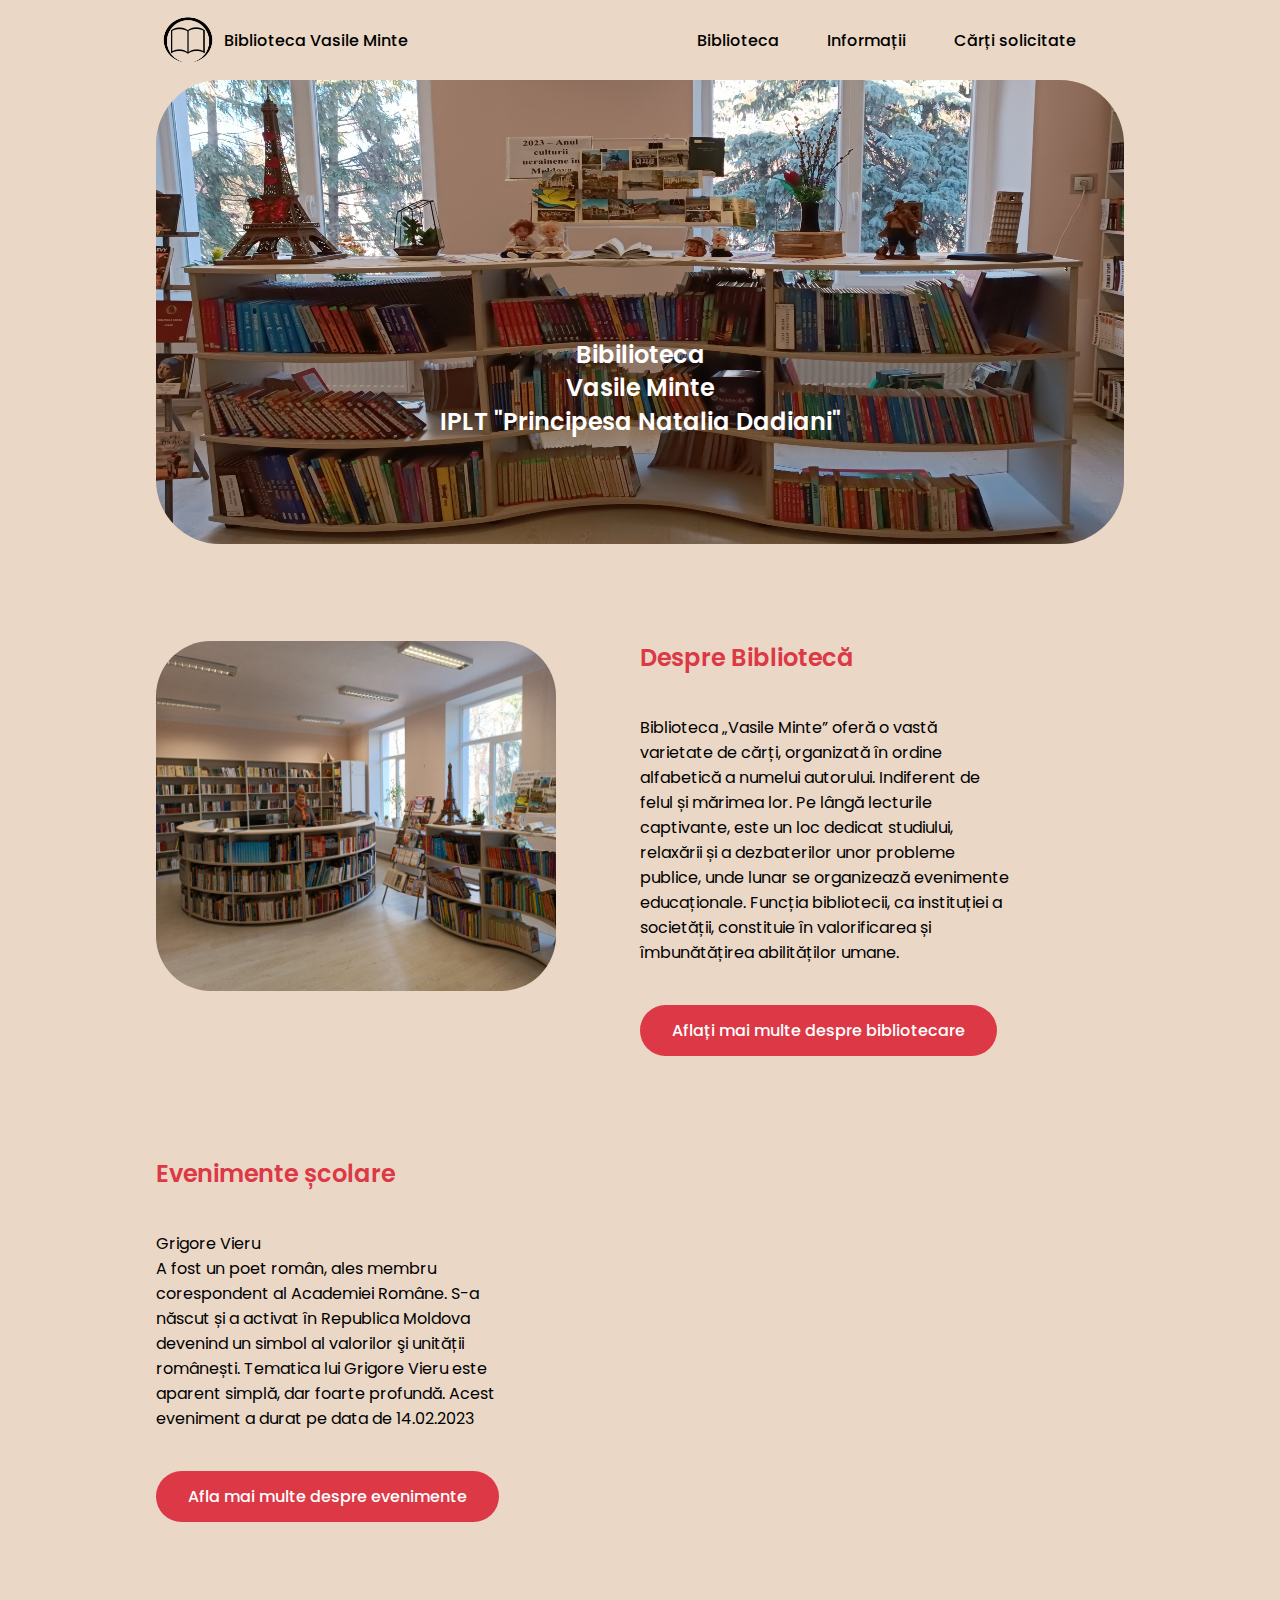
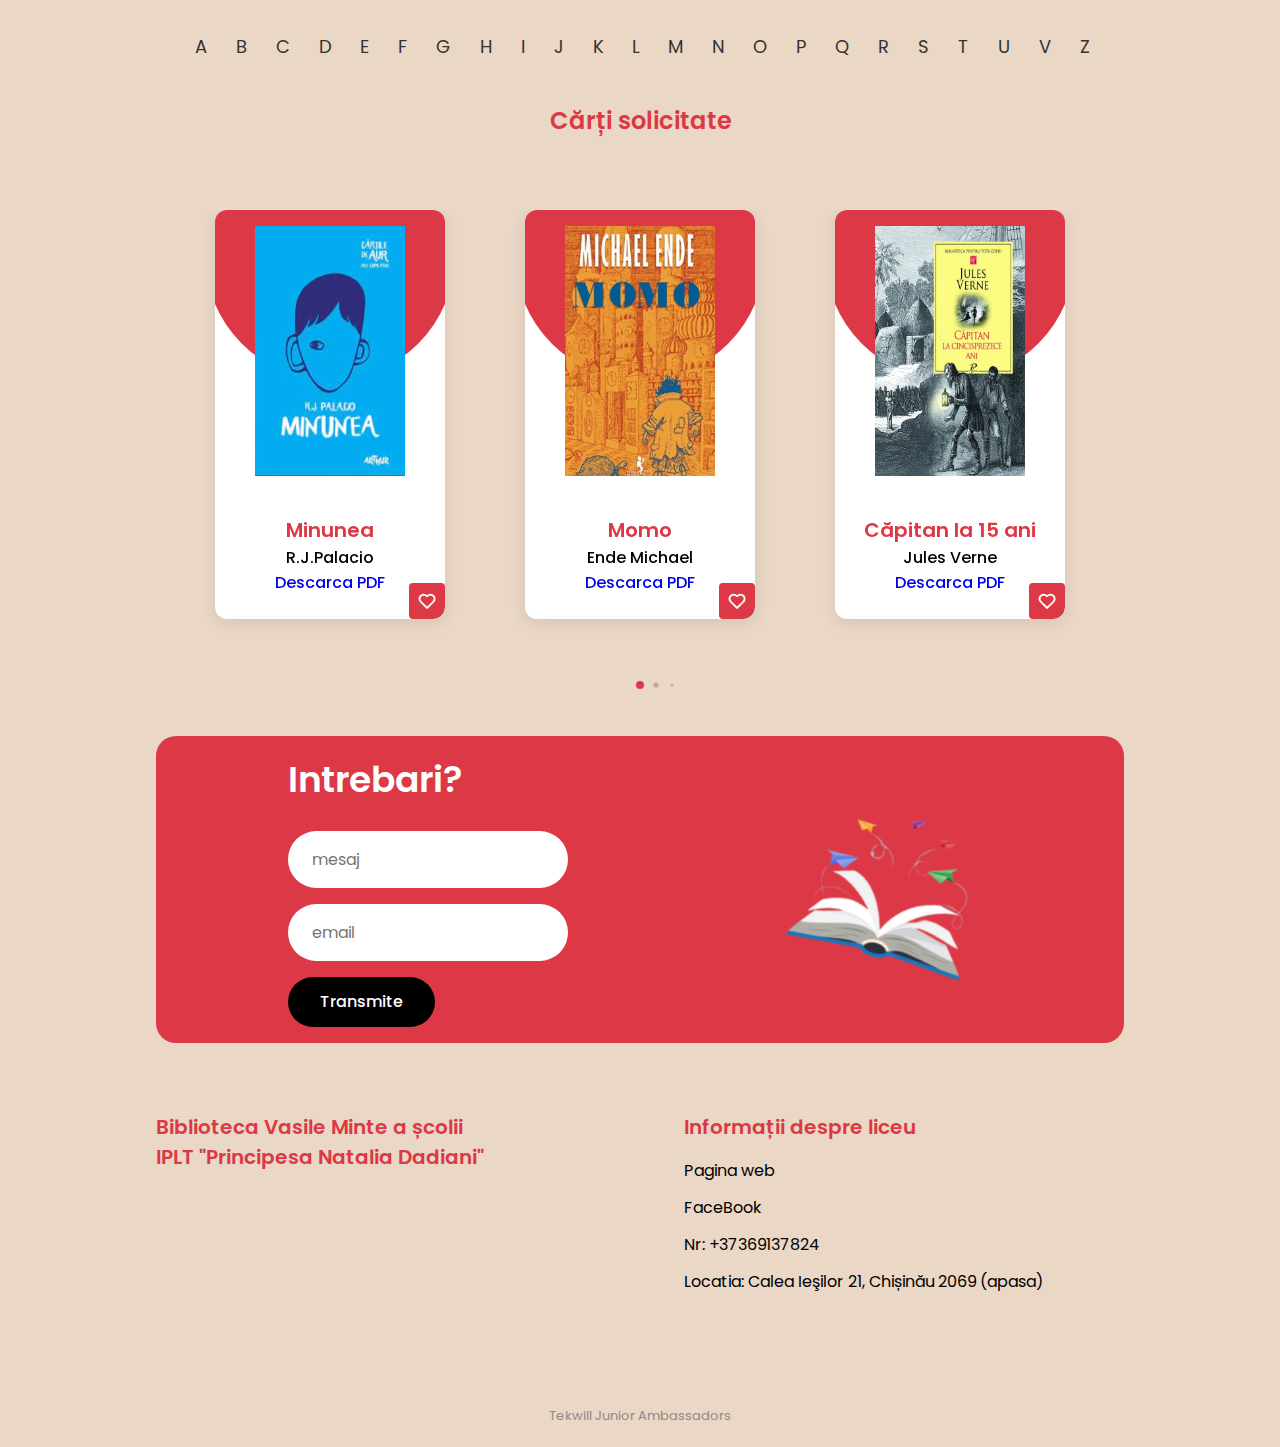
==== index.html @ 6e045ad1 "Add files via upload" ====
<!DOCTYPE html>
    <html lang="en">
    <head>
        <meta charset="UTF-8">
        <meta name="viewport" content="width=device-width, initial-scale=1.0">

        <link rel="shortcut icon" href="assets/img/logo.png">

        <link rel="stylesheet" href="https://unpkg.com/boxicons@latest/css/boxicons.min.css">

   
        <link rel="stylesheet" href="assets/css/swiper.css">

        <link rel="stylesheet" href="assets/css/styles.css">
        
        <body>
               

        <title>Biblioteca Vasile Minte</title>
    </head>
    <body>
        <header class="header" id="header">
            <nav class="nav container">
                <a href="#" class="nav__logo">
                    <img id="logo" src="assets/img/logo.png" alt="" class="nav__logo-img"> 
                    Biblioteca Vasile Minte
                </a>

                <div class="nav__menu" id="nav-menu">
                    <ul class="nav__list">
                        <li class="nav__item">
                            <a href="#home" class="nav__link active-link">Biblioteca</a>
                        </li>
                        <li class="nav__item">
                            <a href="evenimente.html" class="nav__link">Informații</a>
                        </li>
                        </li>
                        <li class="nav__item">
                            <a href="#new" class="nav__link">Cărți solicitate</a>
                        </li>
                    </ul>
                    <div class="nav__close" id="nav-close">
                      <i class='bx bx-x' ></i>
                  </div>
                  
              </div>
              <div class="nav__btns">
                  <div class="nav__toggle" id="nav-toggle">
                      <i class='bx bx-grid-alt' ></i>
                  </div>
              </div>

          </nav>
        </header>
        
        <main class="main">
          
            <section class="home" id="home">
                <div class="home__container container grid">

                    <div class="home__data">
                        <h1 class="home__title"> Bibilioteca <br> Vasile Minte <br> IPLT "Principesa Natalia Dadiani"</h1>
 
                        </p>
                    </div>
                </div>
            </section>

            <section class="celebrate section container" id="celebrate">
                <div class="celebrate__container grid"> 
                  <img src="assets/img/inve (7).jpg"  class="celebrate__img3">
                    <div class="celebrate__data">
                        <h2 class="section__title celebrate__title">
                            Despre Bibliotecă  <br> 
                        </h2>
                        <p class="celebrate__description">
                          Biblioteca „Vasile Minte” oferă o vastă varietate de cărți, organizată în ordine alfabetică a numelui autorului. Indiferent de
                          felul și mărimea lor. Pe lângă lecturile captivante, este un loc dedicat 
                          studiului, relaxării și a dezbaterilor unor probleme publice, unde lunar se organizează 
                          evenimente educaționale. Funcția bibliotecii, 
                          ca instituției a societății, constituie în valorificarea și îmbunătățirea abilităților 
                          umane.
                        </p>
                        <a href="lucartoriiB.html" class="button">Aflați mai multe despre bibliotecare </a>
                    </div>

                   
                </div>
            </section>

            <section class="celebrate section container" id="celebrate">
              <div class="celebrate__container grid">
                

                  <div class="celebrate__data">
                      <h2 class="section__title celebrate__title"> Evenimente școlare <br> </h2>
                      
                      <p class="celebrate__description">
                        Grigore Vieru 
                        <br>
                        A fost un poet român, ales membru corespondent al Academiei Române. 
                        S-a născut și a activat în Republica Moldova devenind un simbol al 
                        valorilor şi unității românești. Tematica lui Grigore Vieru este aparent 
                        simplă, dar foarte profundă. Acest eveniment a durat pe data de 14.02.2023
                      </p>
                      <a href="evenimente.html" class="button">Afla mai multe despre evenimente </a>
                  </div>
          <div class="celebrate__img">
               </div>
                </div>


              </section>
             <section class="new section container" id="new">   
              <nav class="nav container">

                <nav class="author-nav">
                  <ul>
                    <li><a>A</a>
                      <ul>
                        <li><a href="#">Arghezi  Tudor</a>
                          <ul>
                            <li><a href="#">Cuvinte potrivite</a></li>
                            <li><a href="#">Flori de mucigai</a></li>
                            <li><a href="#">Horele</a></li>
                            <li><a href="#">Răsărit în tăcere</a></li>
                            <li><a href="#">Tablouri biblice</a></li>
                          </ul>
                        </li>
                        <li><a href="#">Alecsandri  Vasile</a>
                          <ul>
                            <li><a  >Balta alba</a></li>
                            <li><a  >Chirita in provincie</a></li>
                            <li><a  >Doamna Chiajna</a></li>
                            <li><a  >Poezii populare  1</a></li>
                            <li><a  >Poezii populare  2</a></li>
                          </ul>
                        </li>
                        <li><a  >Andronic  Ionel</a>
                          <ul>
                            <li><a  >Ascuns în nori</a></li>
                            <li><a  >Inima împăcată</a></li>
                            <li><a  >Spre un viitor mai bun</a></li>
                            <li><a  >Ultimul sac</a></li>
                            <li><a  >Viața de dincolo de aparențe</a></li>
                          </ul>
                        </li>
                        <li><a  >Adameșteanu  Gabriela</a>
                          <ul>
                            <li><a  >Dimineața pierdută</a></li>
                            <li><a  >Vara în care mama a avut ochii verzi</a></li>
                            <li><a  >Vânătoarea regală</a></li>
                            <li><a  >Interviu cu un erou</a></li>
                            <li><a  >Cartea înțelepciunii</a></li>
                          </ul>
                        </li>
                        <li><a  >Asan  Filofteia</a>
                          <ul>
                            <li><a  >Crizanteme și lujeri</a></li>
                            <li><a  >Fructe de soc și măr cu păr</a></li>
                            <li><a  >Ploaie cu miei</a></li>
                            <li><a  >Aventuri în piața universității</a></li>
                            <li><a  >Ardeiul iute</a></li>
                          </ul>
                        </li>
                      </ul>
                    </li>
                    <li><a  >B</a>
                      <ul>
                        <li><a  >Baciu Ștefan</a>
                          <ul>
                            <li><a  >Praful de pe toba</a></li>
                            <li><a  >Cetatea lui Bucur</a></li>
                            <li><a  >Mira</a></li>
                            <li><a  >Peste o mie de catrene</a></li>
                          </ul>
                        </li>
                        <li><a href="#">Balotă Nicolae</a>
                          <ul>
                            <li><a href="#">De la Homer la Joyce</a></li>
                            <li><a href="#">Abisul luminat</a></li>
                            <li><a href="#">Caietul albastru</a></li>
                            <li><a href="#">Opera lui Tudor Arghezi</a></li>
                            <li><a href="#">Urmuz</a></li>
                          </ul>
                        </li>
                        <li><a  >Bacovia George </a>
                          <ul>
                            <li><a  >Plumb</a></li>
                            <li><a  >Poezii</a></li>
                            <li><a  >Alean</a></li>
                            <li><a  >Melancolie</a></li>
                          </ul>
                        </li>
                      </ul>
                    </li>
                    <li><a  >C</a>
                      <ul>
                        <li><a  >Camilar Eusebiu</a>
                          <ul>
                            <li><a  >Stejarul din Borzesti</a></li>
                            <li><a  >Povestiri eroice</a></li>
                            <li><a  >Negura</a></li>
                            <li><a  >1001 de nopti</a></li>
                          </ul>
                        </li>
                        <li><a  >Cangeopol Liviu</a>
                          <ul>
                            <li><a  >Portretul tarmului la asfintit</a></li>
                            <li><a  >Avatarul solstitiului</a></li>
                            <li><a  >Pulsul cuantic(Confesiuni)</a></li>
                            <li><a  >Exercitii de uitare</a></li>
                          </ul>
                        </li>
                        <li><a  >Călinescu Matei</a>
                          <ul>
                            <li><a  >Amintiri in dialog</a></li>
                            <li><a  >Portretul lui M</a></li>
                            <li><a  >Spre Romania</a></li>
                          </ul>
                        </li>
                      </ul>
                    </li>
                    <li><a  >D</a>
                      <ul>
                        <li><a  >Dan Ioan</a>
                          <ul>
                            <li><a  >Cavalerii</a></li>
                            <li><a  >Curierul secret</a></li>
                            <li><a  >Procesul</a></li>
                            <li><a  >Dosarul revoluției</a></li>
                          </ul>
                        </li>
                        <li><a  >Densușianu Nicolae</a>
                          <ul>
                            <li><a  >Dacia preistorică</a></li>
                            <li><a  >Istoria militară a poporului român</a></li>
                            <li><a  >Revolutiunea luí Horia în Transilvania si Ungaria</a></li>
                            <li><a  >Omul și opera</a></li>
                          </ul>
                        </li>
                        <li><a  >Dumitriu Petru</a>
                          <ul>
                            <li><a  >Cronica de familie</a></li>
                            <li><a  >Extremul Occident</a></li>
                            <li><a  >Proprietatea si posesiunea</a></li>
                            <li><a  >Omul cu ochi suri, frumoasa calatorie</a></li>
                          </ul>
                        </li>
                      </ul>
                    </li>
                    <li><a  >E</a>
                      <ul>
                        <li><a  >Eftimiu Victor</a>
                          <ul>
                            <li><a  >Omul fara nume</a></li>
                            <li><a  >Basme</a></li>
                            <li><a  >Insir-te margarite</a></li>
                            <li><a  >Paunasul codrilor</a></li>
                          </ul>
                        </li>
                        <li><a  >Ecovoiu Alexandru </a>
                          <ul>
                            <li><a  >Saludos</a></li>
                            <li><a  >Stațiunea</a></li>
                            <li><a  >Dupa Sodoma</a></li>
                            <li><a  >Ordinea</a></li>
                          </ul>
                        </li>
                        <li><a  >Erbiceanu Constantin</a>
                          <ul>
                            <li><a  >storicul Seminarului Veniamin din mănăstirea Socola</a></li>
                            <li><a  >Ulfila: viața și doctrina lui</a></li>
                            <li><a  >Ulfila, viața și activitatea lui sau starea creștinismului în Dacia Traiană și Aureliană</a></li>
                            <li><a  >Opere alese. Studii teologice si istorice</a></li>
                          </ul>
                        </li>
                      </ul>
                    </li>
                    <li><a  >F</a>
                      <ul>
                        <li><a  >Fărcășanu  Mihail</a>
                          <ul>
                            <li><a  >Viitorul libertății:</a></li>
                            <li><a  >Monarhia socială</a></li>
                            <li><a  >Zbor spre libertate</a></li>
                          </ul>
                        </li>
                        <li><a  >Frunză Eugen</a>
                          <ul>
                            <li><a  >Ce e tata</a></li>
                            <li><a  >Șoim Șoimuleț</a></li>
                            <li><a  >Vin șoimii vin</a></li>
                          </ul>
                        </li>
                        <li><a  >Florian  Filip</a>
                              <ul>
                                <li><a  >Toate bufnitele</a></li>
                                <li><a  >Degete mici</a></li>
                                <li><a  >Băiuțeii</a></li>
                                <li><a  >Zilele regelui</a></li>
                              </ul>
                            </li>
                      </ul>
                    </li>



                    <li><a  >G</a>
                      <ul>
                        <li><a  >Gafița   Gabriel  </a>
                          <ul>
                            <li><a  >Du-te departe de mine</a></li>
                            <li><a  >Alternativa la fuga in egipt</a></li>
                            <li><a  >Zahar si miere </a></li>
                          </ul>
                        </li>
                        <li><a  >Emil Gârleanu </a>
                          <ul>
                            <li><a  >Cea dintâi durere</a></li>
                            <li><a  >Odată</a></li>
                            <li><a  >Într-o zi de mai</a></li>
                            <li><a  >Punga</a></li>
                          </ul>
                        </li>
                        <li><a  >Galaction  Gala</a>
                          <ul>
                            <li><a  >La vulturi</a></li>
                            <li><a  >Mihai Eminescu</a></li>
                            <li><a  >Roxana. Papucii lui Mahmud. Doctorul Taifun</a></li>
                            <li><a  >Nuvele si schite</a></li>
                          </ul>
                        </li>
                      </ul>
                    </li>
                      <li><a  >H</a>
                        <ul>
                          <li><a  >Hasek  Jaroslav</a>
                            <ul>
                              <li><a  >Povestea unui om leneș</a></li>
                              <li><a  >Aventurile bravului soldat Švejk</a></li>
                              <li><a  >Dupa linii: Bugulma si alte povesti</a></li>
                            </ul>
                          </li>
                          <li><a  >Alexandru A. Herlea</a>
                            <ul>
                              <li><a  >Aspecte de politică agrară</a></li>
                              <li><a  >Studiul cooperației.</a></li>
                              <li><a  >Organizarea finanțelor locale</a></li>
                            </ul>
                          </li>
                        </ul>
                      </li>
                      <li><a  >I</a>
                        <ul>
                          <li><a  >Ionesco  Eugène</a>
                            <ul>
                              <li><a  >Rinocerii</a></li>
                              <li><a  >Le Roi se meurt</a></li>
                              <li><a  >Note și contranote</a></li>
                            </ul>
                          </li>
                          <li><a  >Iorga  Nicolae</a>
                            <ul>
                              <li><a  >Istoria literaturii românești</a></li>
                              <li><a  >Istoria românilor</a></li>
                              <li><a  >Cugetări</a></li>
                            </ul>
                          </li>
                        </ul>
                      </li>
                      <li><a  >J</a>
                        <ul>
                          <li><a  >Jäger  Tudor</a>
                            <ul>
                              <li><a  >Femeia pe care o iubeam</a></li>
                              <li><a  >Suflete tari</a></li>
                            </ul>
                          </li>
                        </ul>
                      </li>
                      <li><a  >K</a>
                        <ul>
                          <li><a  >Kafka  Franz</a>
                            <ul>
                              <li><a  >Procesul</a></li>
                              <li><a  >Castelul</a></li>
                            </ul>
                          </li>
                        </ul>
                      </li>
                      <li><a  >L</a>
                        <ul>
                          <li><a  >Lăcustă  Mircea</a>
                            <ul>
                              <li><a  >Baladele Dunării</a></li>
                              <li><a  >Tara de piatră</a></li>
                            </ul>
                          </li>
                          <li><a  >Lovinescu  Eugen</a>
                            <ul>
                              <li><a  >Istoria civilizației române moderne</a></li>
                              <li><a  >Istoria literaturii române contemporane</a></li>
                            </ul>
                          </li>
                        </ul>
                      </li>
                      <li><a  >M</a>
                        <ul>
                          <li><a  >Marin Preda  Marin</a>
                            <ul>
                              <li><a  >Moromeții</a></li>
                              <li><a  >Delirul</a></li>
                            </ul>
                          </li>
                          <li><a  >Maiorescu  Titu</a>
                            <ul>
                              <li><a  >Critice</a></li>
                              <li><a  >Convorbiri literare</a></li>
                            </ul>
                          </li>
                          <li><a  >Mihai Eminescu</a>
                            <ul>
                              <li><a  >Luceafărul</a></li>
                              <li><a  >Poesii</a></li>
                              <li><a  >Floare albastră</a></li>
                            </ul>
                          </li>
                        </ul>
                      </li>
                     
                        <li><a  >N</a>
                          <ul>
                            <li><a  >Năstăsescu  Ion</a>
                              <ul>
                                <li><a  >Omul din castelul de sticlă</a></li>
                                <li><a  >Nebunul</a></li>
                              </ul>
                            </li>
                            <li><a  >Negruzzi  Costache</a>
                              <ul>
                                <li><a  >Alexandru Lăpușneanul</a></li>
                                <li><a  >Moara lui Călifar</a></li>
                              </ul>
                            </li>
                            <li><a  >Nicolescu  Nicolae</a>
                              <ul>
                                <li><a  >Un artist și viața lui</a></li>
                                <li><a  >Poetica naturii</a></li>
                              </ul>
                            </li>
                            <li><a  >Noica  Constantin</a>
                              <ul>
                                <li><a  >Devenirea întru ființă</a></li>
                                <li><a  >Sentimentul românesc al ființei</a></li>
                              </ul>
                            </li>
                            <li><a  >Notarra  Mihail</a>
                              <ul>
                                <li><a  >Sburătorul alb</a></li>
                                <li><a  >Jungla sentimentelor</a></li>
                              </ul>
                            </li>
                          </ul>
                        </li>
                        <li><a  >O</a>
                          <ul>
                            <li><a  >Odobescu  Alexandru</a>
                              <ul>
                                <li><a  >Doamna Chiajna</a></li>
                                <li><a  >Frumoasa din padurea adormita</a></li>
                              </ul>
                            </li>
                            <li><a  >Octavian Goga</a>
                              <ul>
                                <li><a  >Poezii</a></li>
                                <li><a  >Om și țară</a></li>
                              </ul>
                            </li>
                            <li><a  >Olănescu  Petre</a>
                              <ul>
                                <li><a  >Oameni și locuri</a></li>
                                <li><a  >Cartea sibiană</a></li>
                              </ul>
                            </li>
                            <li><a  >Oroveanu  Gheorghe</a>
                              <ul>
                                <li><a  >Sculptura și sculptorii din România</a></li>
                                <li><a  >La Tismana</a></li>
                              </ul>
                            </li>
                            <li><a  >Ortodoxie  Părintele Cleopa</a>
                              <ul>
                                <li><a  >Îndrumarul credinciosului</a></li>
                                <li><a  >Viețile sfinților</a></li>
                              </ul>
                            </li>
                          </ul>
                        </li>
                        <li><a  >P</a>
                          <ul>
                            <li><a  >Păunescu  Adrian</a>
                              <ul>
                                <li><a  >Călătoriile lui Gulliver</a></li>
                                <li><a  >În vreme de război</a></li>
                              </ul>
                            </li>
                            <li><a  >Petre Bellu</a>
                              <ul>
                                <li><a  >Legea leului</a></li>
                                <li><a  >O noapte în Sahara</a></li>
                              </ul>
                            </li>
                            <li><a  >Pillat  Ion</a>
                              <ul>
                                <li><a  >Alergând pe marginea prăpastiei</a></li>
                                <li><a  >Glasul pământului</a></li>
                              </ul>
                            </li>
                            <li><a  >Preda  Marin</a>
                              <ul>
                                <li><a  >Delirul</a></li>
                                <li><a  >Moromeții</a></li>
                              </ul>
                            </li>
                            <li><a  >Pricopie  Dumitru</a>
                              <ul>
                                <li><a  >Ziua când a murit Arsenie Boca</a></li>
                                <li><a  >Eminescu în Ardeal</a></li>
                              </ul>
                            </li>
                          </ul>
                        </li>
                        <li><a  >Q</a>
                          <ul>
                            <li><a  >Quehenberger  Ernst Wilhelm</a>
                              <ul>
                                <li><a  >Die rumänische Nationalliteratur</a></li>
                              </ul>
                            </li>
                          </ul>
                        </li>
                      
                                    <li><a  >R</a>
                                      <ul>
                                        <li><a  >Racoviță  Emil</a>
                                          <ul>
                                            <li><a  >Pe urmele vieții</a></li>
                                            <li><a  >Spre polul sud</a></li>
                                            <li><a  >Evoluția și problemele ei</a></li>
                                            <li><a  >Speologia</a></li>
                                          </ul>
                                        </li>
                                     
                                      
                                        <li><a  >Rebreanu  Liviu</a>
                                          <ul>
                                            <li><a  >Adam și Eva</a></li>
                                            <li><a  >Amândoi</a></li>
                                            <li><a  >Cele două surori</a></li>
                                            <li><a  >Pădurea spânzuraților</a></li>
                                            <li><a  >Răscoala</a></li>
                                            <li><a  >Urmarea</a></li>
                                          </ul>
                                        </li>
                                     
                                      
                                        <li><a  >Russo  Ioan</a>
                                          <ul>
                                            <li><a  >Orizonturi rosii</a></li>
                                          </ul>
                                        </li>
                                   
                                      </ul>
                                    </li>
                                    <li><a  >S</a>
                                      <ul>
                                        <li><a  >Sadoveanu  Mihail</a>
                                          <ul>
                                            <li><a  >Frații Jderi</a></li>
                                            <li><a  >Hanu-Ancuței</a></li>
                                            <li><a  >La crucea din sat</a></li>
                                            <li><a  >Nada Florilor</a></li>
                                            <li><a  >Povestiri istorice</a></li>
                                            <li><a  >Povestiri populare moldovenesti</a></li>
                                            <li><a  >Zodia Cancerului</a></li>
                                          </ul>
                                        </li>
                                     
                                      
                                        <li><a  >Stănescu  Nichita</a>
                                          <ul>
                                            <li><a  >In dulcele stil clasic</a></li>
                                            <li><a  >Necuvintele</a></li>
                                            <li><a  >Sensul iubirii</a></li>
                                            <li><a  >O viziune a sentimentelor</a></li>
                                          </ul>
                                        </li>
                                     
                                      
                                        <li><a  >Șerban  Mihnea</a>
                                          <ul>
                                            <li><a  >Cîntecul vîntului de răsărit</a></li>
                                            <li><a  >Fluturele negru</a></li>
                                            <li><a  >Umbre pe un perete alb</a></li>
                                          </ul>
                                        </li>
                                   
                                      </ul>
                                    </li>
                                    <li><a  >T</a>
                                      <ul>
                                        <li><a  >Teodoreanu  Mateiu</a>
                                          <ul>
                                            <li><a  >La lilieci</a></li>
                                            <li><a  >Vinul de viață lungă</a></li>
                                            <li><a  >Vinul de viață lungă</a></li>
                                          </ul>
                                        </li>
                                     
                                      
                                        <li><a  >Topârceanu  George</a>
                                          <ul>
                                            <li><a  >Bunicul</a></li>
                                            <li><a  >Cine m-a văzut plângând?</a></li>
                                            <li><a  >Cronica unei firme</a></li>
                                            <li><a  >Fata cu un zâmbet în ochi</a></li>
                  
                                            
                  </ul>
                                        </li>
                                      </ul>
                                    </li>
                                    <li><a  >U</a>
                                      <ul>
                                        <li><a  >Urmuz Dimitrie</a>
                                          <ul>
                                            <li><a  >Pagini bizare</a></li>
                                            <li><a  >Ismaïl și Turnavitu</a></li>
                                            <li><a  >Lucrul complet</a></li>
                                          </ul>
                                        </li>
                                      </ul>
                                    </li>
                                    <li><a  >V</a>
                                      <ul>
                                        <li><a  >Vianu  Tudor</a>
                                          <ul>
                                            <li><a  >Despre Mircea Eliade</a></li>
                                            <li><a  >Eseuri despre poezie</a></li>
                                            <li><a  >Gândirea magică</a></li>
                                          </ul>
                                        </li>
                                        <li><a  >Vieru  Grigore</a>
                                          <ul>
                                            <li><a  >Flori pentru Alba-Iulia</a></li>
                                            <li><a  >Limba noastră</a></li>
                                            <li><a  >O lacrimă de fată</a></li>
                                          </ul>
                                        </li>
                                      </ul>
                                    </li>
                                    <li><a  >Z</a>
                                      <ul>
                                        <li><a  >Zamfirescu Ioan</a>
                                          <ul>
                                            <li><a  >În preajma revoluției de la 1848</a></li>
                                            <li><a  >Romanul Comedia d'inferno</a></li>
                                            <li><a  >Panorama dramaturgiei universale</a></li>
                                            <li><a  >Istoria universala a teatrului</a></li>
                                          </ul>
                                        </li>
                                      </ul>
                                    </li>
                </nav>
                

              </nav>
           
              <h2 class="section__title">Cărți solicitate </h2>

              <div class="new__container">
                  <div class="swiper new-swiper">
                      <div class="swiper-wrapper">
                          <article class="new__card swiper-slide">
                              <div class="new__overlay"></div>

                              <img src="assets/img/momo.jpg" alt="" class="new__img">
                              <h3 class="new__price">Momo</h3>
                              <span class="new__title">
                                  Ende Michael</span>
                                  <a class="new__title" href="D:\Vasile Munte Bibiloteca\assets\pdf\moby_dick_-_herman_melville.pdf" download> <br>  Descarca PDF</a>
                              
                              <button class="button new__button">
                                  <i class='bx bx-heart new__icon'></i>
                              </button>
                          </article>

                          <article class="new__card swiper-slide">
                              <div class="new__overlay"></div>

                              <img src="assets/img/capitan15.jpg" alt="" class="new__img">
                              <h3 class="new__price">Căpitan la 15 ani</h3>
                              <span class="new__title">Jules Verne</span>
                              <a class="new__title" href="assets\pdf\Capitan.pdf" download> <br>  Descarca PDF</a>
                              <button class="button new__button">
                                  <i class='bx bx-heart new__icon'></i>
                              </button>
                          </article>

                          <article class="new__card swiper-slide">
                              <div class="new__overlay"></div>

                              <img src="assets/img/hot.jpg" alt="" class="new__img">
                              <h3 class="new__price">Hoțul de cărți</h3>
                              <span class="new__title">Markus Zusak</span>
                              <a class="new__title" href="assets\pdf\Markus_Zusak-Hotul_de_carti.pdf" download> <br>  Descarca PDF</a>
                              <button class="button new__button">
                                  <i class='bx bx-heart new__icon'></i>
                              </button>
                          </article>



                          <article class="new__card swiper-slide">
                              <div class="new__overlay"></div>

                              <img src="assets/img/Dick.jpg" alt="" class="new__img">
                              <h3 class="new__price">Moby Dick</h3>
                              <span class="new__title">Herman Melville</span>
                              <a class="new__title" href="assets\img\inve (3).jpg" download> <br>  Descarca PDF</a>
                              <button class="button new__button">
                                  <i class='bx bx-heart new__icon'></i>
                              </button>
                          </article>

                          <article class="new__card swiper-slide">
                              <div class="new__overlay"></div>

                              <img src="assets/img/Dorinta.jpg" alt="" class="new__img">
                              <h3 class="new__price">A şaptea dorinţa</h3>
                              <span class="new__title">Kate Messner</span>
                              <a class="new__title" href="assets\pdf\A saptea dorinta - Kate Messner.pdf" download> <br>  Descarca PDF</a>
                              <button class="button new__button">
                                  <i class='bx bx-heart new__icon'></i>
                              </button>
                          </article>

                          <article class="new__card swiper-slide">
                              <div class="new__overlay"></div>

                              <img src="assets/img/Minunea.jpg" alt="" class="new__img">
                              <h3 class="new__price">Minunea</h3>
                              <span class="new__title">R.J.Palacio</span>
                              <a class="new__title" href="assets\pdf\MINUNEA_R_J_Palacio.pdf" download> <br>  Descarca PDF</a>
  

                              <button class="button new__button">
                                  <i class='bx bx-heart new__icon'></i>
                              </button>
                          </article>


                      </div>

                      <div class="swiper-pagination"></div>
                  </div>
              </div>
          </section>

            <section class="message section container">
                <div class="message__container grid">
                    <form action="https://formsubmit.co/dmtr1701@gmail.com" method="POST">
                    <form action="" class="message__form">
                        <h2 class="message__title">Intrebari? </h2>
                        <input type="text" placeholder="mesaj" name="name"class="message__input">
                        <input type="email" placeholder="email"name="email" class="message__input">
                        <button type="submit" class="button message__button">Transmite</button>
                    </form>
                </form>
                    <img src="assets/img/bookMess.png" alt="" class="message__img">
                </div>
            </section>




        </main>





        <footer class="footer section">
            <div class="footer__container container grid">

                <div>
                    <h3 class="footer__title">Biblioteca Vasile Minte a școlii <br> IPLT "Principesa Natalia Dadiani"</h3>

                </div>

                <div class="footer__left">
                    <h3 class="footer__title">Informații despre liceu</h3>

                    <ul class="footer__links">
                        <li>
                            <a href="https://nataliadadiani.wixsite.com/natalia-dadiani" class="footer__link">Pagina web</a>
                        </li>
                        <li>
                            <a href="https://ro-ro.facebook.com/Dadiani1928/" class="footer__link">FaceBook</a>
                        </li>
                        <li>
                            <a class="footer__link">Nr: +37369137824 </a>
                        </li>
                        <li>
                            <a href="https://www.google.com/maps/place/Natalia+Dadiani+Lyceum/@47.0399553,28.7987428,15z/data=!4m5!3m4!1s0x0:0x3a3008d5f1a74d6e!8m2!3d47.0398753!4d28.7986743" class="footer__link">Locatia: Calea Ieşilor 21, Chișinău 2069 (apasa)</a>
                        </li>
                    </ul>
                </div>

                
            </div>

            <span class="footer__copy">Tekwill Junior Ambassadors</span>
        </footer>


        <script src="assets/js/scrollreveal.min.js"></script>

        <script src="assets/js/swiper-bundle.min.js"></script>

        <script src="assets/js/main.js"></script>
     
</html>
---- assets/css/styles.css ----
@import url("https://fonts.googleapis.com/css2?family=Poppins:wght@400;500;600&display=swap");



* {

  margin: 0;
  padding: 0;
  box-sizing: border-box;
  font-family: "Poppins", sans-serif;
}
header {
  position: relative;
  left: 0;
  top: 0;
  width: 1005;
  height: 80px;
}
header h4 {
position: absolute; left: 10%;
bottom: 1em;
font-size: 1.6rem;}



.logo-active{

bottom: 0;
opacity: 1;
transform: ease-in-out 0.5s;

}



.rightc{
  position: relative;
  width: 230px;
  background-color: var(--container-color);
  padding: 1rem 1rem 1.5rem;
  border-radius: .75rem;
  text-align: center;
  margin-bottom: 2rem;
  overflow: hidden;
  flex-direction: row;
}


.old__overlay {
  width: 250px;
  height: 250px;
  background-color: var(--first-color);
  border-radius: 50%;
  position: absolute;
  top: -5rem;
  left: -.65rem;
  z-index: 0;
}


.lol {
  display: grid;
  grid-template-columns: 1fr 1fr 1fr;
  gap: 10px 2em;
  max-width: 1200px;
  

}

@media (min-width: 150px) {
  .lol { grid-template-columns: repeat(1, 1fr); }
}

@media (min-width: 200px) {
  .lol { grid-template-columns: repeat(1, 1fr); }
}

@media (min-width: 250px) {
  .lol { grid-template-columns: repeat(1, 1fr); }
}

@media (min-width: 300px) {
  .lol { grid-template-columns: repeat(1, 1fr); }
}

@media (min-width: 600px) {
  .lol { grid-template-columns: repeat(2, 1fr); }
}


@media (min-width: 900px) {
  .lol { grid-template-columns: repeat(3, 1fr); }
}




.section__title2 {
  font-size: var(--h2-font-size);
  margin-bottom: var(--mb-2-5);
  text-align: center;
  position: relative;
  padding: 4rem;
}






















.search-box {
  position: absolute;
  top:75%;
  left: 50%;
  display: flex;
  align-items: center;
  transform: translate(-50%, -50%);
  padding: 5px;
  border-radius: 40px;
  height: 40px;
  background: #ffffff;
}

.search-box:hover .search-txt {
  width: 240px;
  padding: 0 6px;
}



.search-txt {
  border: none;
  background: none;
  outline: none;
  padding: 0;
  color: rgb(0, 0, 0);
  transition: 0.5s;
  font-size: 1rem;
  width: 0px;
}

.search-btn {
  color: #000000;
  width: 40px;
  height: 40px;
  display: flex;
  align-items: center;
  justify-content: center;
  border-radius: 50%;
  transition: 0.5s;
}






:root {
  --header-height: 3.5rem;

 
 
  --first-color: hsl(355, 70%, 54%);
  --first-color-alt: hsl(355, 66%, 50%);
  --title-color: hsl(355, 70%, 54%);
  --text-color: hsl(0, 0%, 0%);
  --text-color-light: hsl(355, 4%, 55%);
  --body-color: #EAD7C6;
  --container-color: #fff;

 
 
  --body-font: 'Poppins', sans-serif;

  --biggest-font-size: 1.5rem;
  --h1-font-size: 1.5rem;
  --h2-font-size: 1.25rem;
  --h3-font-size: 1rem;
  --normal-font-size: .938rem;
  --small-font-size: .813rem;
  --smaller-font-size: .75rem;

 
  --font-medium: 500;
  --font-semi-bold: 600;

 
 
  --mb-0-25: .25rem;
  --mb-0-5: .5rem;
  --mb-1: 1rem;
  --mb-1-5: 1.5rem;
  --mb-2: 2rem;
  --mb-2-5: 2.5rem;

 
  --z-tooltip: 10;
  --z-fixed: 100;
}


@media screen and (min-width: 968px) {
  :root {
    --biggest-font-size: 2.5rem;
    --h1-font-size: 2.25rem;
    --h2-font-size: 1.5rem;
    --h3-font-size: 1.25rem;
    --normal-font-size: 1rem;
    --small-font-size: .875rem;
    --smaller-font-size: .813rem;
  }
}


* {
  box-sizing: border-box;
  padding: 0;
  margin: 0;
}

html {
  scroll-behavior: smooth;
}

body,
button,
input {
  font-family: var(--body-font);
  font-size: var(--normal-font-size);
}

body {
  margin: var(--header-height) 0 0 0;
  background-color: var(--body-color);
  color: var(--text-color);
  transition: .4s;
}

h1, h2, h3, h4 {
  color: var(--title-color);
  font-weight: var(--font-semi-bold);
}

ul {
  list-style: none;
}

a {
  text-decoration: none;
}

img {
  max-width: 100%;
  height: auto;
}

button {
  cursor: pointer;
  border: none;
  outline: none;
}


.nav__btns {
  display: flex;
  align-items: center;
  column-gap: 1rem;
}


.container {
  max-width: 968px;
  margin-left: var(--mb-1-5);
  margin-right: var(--mb-1-5);
}

.grid {
  display: grid;
}

.main {
  overflow: hidden;
}

.section {
  padding: 1rem 0 0.3rem;
}

.section__title {
  font-size: var(--h2-font-size);
  margin-bottom: var(--mb-2-5);
  text-align: center;
  margin-top: 4rem;
}


@media (max-width: 480px) {
  .section__title {
    padding: 6rem 0 1rem;
    font-size: 1.5rem;
    text-align: center;
  }
}
@media (width: 200px) {
  .section__title {
    padding: 6rem 0 1rem;
  }
}

@media (width: 250px) {
  .section__title {
    padding: 6rem 0 1rem;
  }
}

.header {
  width: 100%;
  background-color: var(--body-color);
  position: fixed;
  top: 0;
  left: 0;
  z-index: var(--z-fixed);
  transition: .4s;
}


.nav {
  height: var(--header-height);
  display: flex;
  justify-content: space-between;
  align-items: center;
}

.nav__logo, 
.nav__close, 
.nav__toggle {
  color: var(--text-color);
}

.nav__logo {
  display: flex;
  align-items: center;
  column-gap: .25rem;
  font-weight: var(--font-medium);
}

.nav__logo-img {
  width: 4rem;
}

.nav__toggle {
  display: inline-flex;
  font-size: 1.25rem;
  cursor: pointer;
}

@media screen and (max-width: 767px) {
  .nav__menu {
    position: fixed;
    background-color: var(--body-color);
    top: -100%;
    left: 0;
    width: 100%;
    padding: 4rem 0;
    border-radius: 0 0 1.5rem 1.5rem;
    box-shadow: 0 1px 4px hsla(0, 4%, 15%, .1);
    transition: .4s;
  }
} 

.nav__list {
  display: flex;
  flex-direction: column;
  align-items: center;
  row-gap: 1.5rem;
}

.nav__link {
  color: var(--text-color);
  font-weight: var(--font-medium);
  transition: .3s;
}

.nav__link:hover {
  width: 20px;
  height: 20px;
  padding: 20px;
  border-radius: 50px;
  background-color: var(--first-color)
}

.nav__close {
  font-size: 2rem;
  position: absolute;
  top: .5rem;
  right: 1rem;
  cursor: pointer;
}


.show-menu {
  top: 0;
}


.scroll-header {
  box-shadow: 0 1px 4px hsla(0, 4%, 15%, .1);
}



.home__title {
  font-size: var(--h2-font-size);
  line-height: 140%;
  margin-bottom: var(--mb-0-5);
  position: relative;
  left: 50%;
  color: #fff;
  margin-top: 10rem;
}
@media (min-width: 100px) {
  .home__title, .button2 , .home__description { left:0; }
}
@media (min-width: 500px) {
  .home__title, .button2 , .home__description { left:0; }
}
@media (min-width: 600px) {
  .home__title, .button2 , .home__description { left:0; }
}
@media (min-width: 700px) {
  .home__title, .button2 , .home__description { left:0;  }
}
@media (min-width: 750px) {
  .home__title, .button2 , .home__description { left:50%; }
}



@media (min-width: 100px) {
  .home__title, .button2 , .home__description { top:0rem; }
}
@media (min-width: 500px) {
  .home__title, .button2 , .home__description { top:0rem; }
}
@media (min-width: 600px) {
  .home__title, .button2 , .home__description { top:0rem;}
}
@media (min-width: 700px) {
  .home__title, .button2 , .home__description { top:0rem;  }
}
@media (min-width: 750px) {
  .home__title, .button2 , .home__description { left:50%; }
}



.home__description {
  font-size: var(--small-font-size);
  padding: 0 2rem;
  margin-bottom: var(--mb-2-5);
  position: relative;
}

.button2{
  position: relative;
}
.button {
  display: inline-block;
  background-color: var(--first-color);
  color: #fff;
  padding: 0.8rem 2rem;
  font-weight: var(--font-medium);
  border-radius: 3rem;
  transition: .3s;
}

.button:hover {
  background-color: var(--first-color-alt);
}





















.celebrate__container {
  row-gap: 1rem;
}

.celebrate__data {
  text-align: center;
}

.celebrate__title {
  margin-bottom: 2.5rem;

}

.celebrate__description {
  margin-bottom: var(--mb-2-5);
}


@keyframes change-background-image {
  100% {
    background-image: url("../img/inve (3).jpg");
  }
  0%{
    background-image: url("../img/inve (5).jpg");

  }
}
.celebrate__img {
  width: 400px;
  height: 350px;
  border-radius: 55px;
  transition: none;
  justify-self: center;
  animation-name: change-background-image ;
  animation-duration: 10s;
  animation-iteration-count: infinite ;
  
}
@media (min-width: 100px) {
  .celebrate__img { width: 352px; }
}
@media (min-width: 500px) {
  .celebrate__img { width: 392px;
 }
}


.celebrate__img2 {
  width: 400px;
  height: 350px;
  justify-self: center;
  border-radius: 55px;
}
.celebrate__img3 {
  width: 400px;
  height: 350px;
  justify-self: left;
  border-radius: 55px;
}

.author-nav {
  padding: 20px;
  border-radius: 10px;

}
.author-nav ul li a:hover {
  background-color: var(--first-color);
  border-radius: 10px;
  
}
.author-nav ul li a:active{
  background-color: var(--first-color);
  border-radius: 10px;
  
}

.author-nav ul {
  list-style: none;
  position: relative;
  float: left;
  margin: 0;
  padding: 0;
  display: inline-block;
  
  
  
}

.author-nav ul ul {
  display: none;
  position: absolute;
  top: 50px;
  background-color: #fff;
  border-radius: 10px;
  z-index: 2;
  
}

.author-nav ul li:hover > ul {
  display: inherit;
  
}


.author-nav ul ul ul {
  left: 100%;
  top: 0;
  
}

.author-nav ul li {
  float: left;
  display: inline-block;
  padding: 7px;
  padding-left: 1rem;
  position: relative;
  font-size: 18px;

}

.author-nav a {
  display: block;
  padding: 3px ;
  color: #333;
  font-size: 18px;
  text-decoration: none;
  
}


.author-nav ul ul ul a {
  padding: 5px;
  font-size: 16px;
  
  
}
.author-nav{
  position: relative;
  
  
}


@media (min-width: 100px) {
  .author-nav ul li { padding-left: 0rem; }
}
@media (min-width: 500px) {
  .author-nav ul li { padding-left: 0rem; }
}
@media (min-width: 600px) {
  .author-nav ul li { padding-left: 1rem; }
}
@media (min-width: 700px) {
  .author-nav ul li { padding-left: 1rem; }
}

@media (min-width: 100px) {
  .author-nav { top: 3rem; }
}
@media (min-width: 500px) {
  .author-nav { top: 3rem; }
}





.gift__container {
  grid-template-columns: repeat(2, 1fr);
  gap: 1.5rem;
  
}

.gift__card {
  display: grid;
  position: relative;
  background-color: var(--container-color);
  box-shadow: 0 4px 16px hsla(355, 25%, 15%, .1);
  padding: 1.5rem 1rem 1rem;
  border-radius: .75rem;
}

.gift__img {
  width: 100px;
  justify-self: center;
  margin-bottom: var(--mb-0-25);
  transition: .3s;
}

.gift__icon {
  font-size: 1.25rem;
  color: var(--first-color);
  position: absolute;
  top: 1rem;
  right: 1rem;
  cursor: pointer;
}

.gift__price {
  font-size: var(--h3-font-size);
}

.gift__title {
  font-size: var(--smaller-font-size);
  font-weight: var(--font-medium);
}

.gift__card:hover .gift__img {
  transform: translateY(-.25rem);
}


.new__card {
  position: relative;
  width: 230px;
  background-color: var(--container-color);
  box-shadow: 0 4px 16px hsla(355, 25%, 15%, .1);
  padding: 1rem 1rem 1.5rem;
  border-radius: .75rem;
  text-align: center;
  margin-bottom: 4rem;
  overflow: hidden;
}
.home__container {
  margin-top: 5rem;
  padding-top: 8rem;
  row-gap: 3rem;
  background-image: url("../img/main.jpg");
  background-position: center;
  padding: 2.5rem 1.5rem 2.5rem;
  border-radius: 4rem;  
  height:29rem;
  text-align: center;
  
}
.new__overlay {
  width: 250px;
  height: 250px;
  background-color: var(--first-color);
  border-radius: 50%;
  position: absolute;
  top: -5rem;
  left: -.65rem;
  z-index: 0;
}

.new__img {
  position: relative;
  width: 150px;
  height: 250px;
  margin-bottom: var(--mb-2);
  transition: .3s;
}

.new__price {
  font-size: var(--h2-font-size);
}

.new__title {
  font-weight: var(--font-medium);
}

.new__button {
  display: flex;
  padding: .5rem;
  border-radius: .25rem .25rem .75rem .25rem;
  position: absolute;
  right: 0;
  bottom: 0;
}

.new__icon {
  font-size: 1.25rem;
}

.new__card:hover .new__img {
  transform: translateY(-.5rem);
}


.swiper-pagination-bullet {
  background-color: var(--text-color);
}

.swiper-pagination-bullet-active {
  background-color: var(--first-color);
}


.message__container {
  row-gap: 3rem;
  background-color: var(--first-color);
  margin: 0;
  border-radius: 1.25rem;
}
.message__form {
  text-align: center;
}

.message__title {
  color: #fff;
  margin-bottom: var(--mb-1-5);
}

.message__input {
  width: 67%;
  background: #fff;
  color: var(--text-color);
  padding: 1rem 1.5rem;
  border-radius: 3rem;
  border: none;
  outline: none;
  margin-bottom: var(--mb-1);
}

.message__button {
  background-color: #000;
  width: 100%;
}

.message__button:hover {
  background-color: #000;
}

.message__img {
  width: 200px;
  justify-self: left;
  transform: rotate(15deg);
  margin-left: 10rem;
}

.footer {
  margin-top: 2rem;
  overflow: hidden;
}

.footer__container {
  position: relative;
  row-gap: 2rem;
}

.footer__logo {
  display: flex;
  align-items: center;
  column-gap: .25rem;
  color: var(--text-color);
  font-weight: var(--font-medium);
}

.footer__logo-img {
  width: 1.5rem;
}

.footer__description {
  font-size: var(--small-font-size);
}

.footer__logo, 
.footer__title {
  margin-bottom: var(--mb-1);
}

.footer__title {
  font-size: var(--h3-font-size);
}

.footer__links, 
.footer__aviables {
  display: flex;
  flex-direction: column;
  row-gap: .75rem;
}
.footer__left{
margin-left: 10rem ;


}

.footer__link {
  color: var(--text-color);
  transition: .3s;
}

.footer__link:hover {
  color: var(--text-color);
}

.footer__aviable-img {
  width: 100px;
  cursor: pointer;
}

.footer__copy {
  display: block;
  margin: 3.5rem 0 1rem 0;
  text-align: center;
  font-size: var(--smaller-font-size);
  color: var(--text-color-light);
}

.footer__img1, 
.footer__img2 {
  position: absolute;
  width: 100px;
}

.footer__img1 {
  top: 25%;
  right: 2rem;
}

.footer__img2 {
  top: 75%;
  right: -4rem;
}



::-webkit-scrollbar {
  width: .6rem;
  background: hsl(355, 8%, 44%);
  border-radius: 1rem;
}

::-webkit-scrollbar-thumb {
  background: hsl(355, 32%, 17%);
  border-radius: 1rem;
}



@media screen and (max-width: 320px) {
  .container {
    margin-left: var(--mb-1);
    margin-right: var(--mb-1);
  }

  .giving__container {
    gap: 1rem;
  }

  .gift__container {
    grid-template-columns: 150px;
    justify-content: center;
  }
}


@media screen and (min-width: 576px) {
  .home__description {
    padding: 0 8rem;
  }

  .giving__container {
    grid-template-columns: repeat(2, 142px);
    justify-content: center;
    gap: 2.5rem 3.5rem;
  }

  .celebrate__description {
    padding: 0 4rem;
  }

  .gift__container {
    grid-template-columns: repeat(2, 180px);
    justify-content: center;
    gap: 2rem;
  }

  .message__input,
  .message__button {
    width: 60%;
  }

  .footer__container {
    grid-template-columns: repeat(2, 1fr);
  }
}

@media screen and (min-width: 767px) {
  body {
    margin: 0;
  }
  .section {
    padding: 2rem 0 0.3rem;
  }

  .nav {
    height: calc(var(--header-height) + 1.5rem);
    column-gap: 3rem;
  }
  .nav__toggle, 
  .nav__close, 
  .nav__img {
    display: none;
  }
  .nav__menu {
    margin-left: auto;
  }
  .nav__list {
    flex-direction: row;
    column-gap: 3rem;
  }


  .home__container,
  .celebrate__container,
  .message__container {
    grid-template-columns: repeat(2, 1fr);
    align-items: center;
    
  }
  .home__description {
    padding: 0;
  }

  .giving__container {
    grid-template-columns: repeat(3, 142px);
    column-gap: 5rem;
  }

  .celebrate__data, 
  .celebrate__title {
    text-align: initial;
  }
  .celebrate__description {
    padding: 0;
  }

  .gift__container {
    grid-template-columns: repeat(3, 200px);
    gap: 2.5rem;
  }

  .footer__container {
    grid-template-columns: repeat(3, 1fr);
  }
}


@media screen and (min-width: 992px) {
  .container {
    margin-left: auto;
    margin-right: auto;
  }

  .home__img {
    width: 500px;
  }
  .home__description {
    padding-right: 8rem;
  }

  .giving__container {
    column-gap: 8rem;
    padding-top: 2rem;
  }
  .giving__img {
    width: 120px;
  }

  .celebrate__img {
    width: 450px;
  }
  .celebrate__description {
    padding-right: 7rem;
  }

  .gift__container {
    padding-top: 2rem;
  }
  .gift__card {
    padding: 2rem 1.5rem 1.5rem;
  }
  .gift__img {
    width: 120px;
    margin-bottom: var(--mb-1);
  }
  .gift__title {
    font-size: var(--small-font-size);
  }

  .new__container {
    padding-top: 2rem;
  }
  .new__card {
    margin-bottom: 5rem;
  }
  .new__price {
    font-size: var(--h3-font-size);
  }

  .message__container {
    padding: 1rem 0;
    grid-template-columns: repeat(2, max-content);
    column-gap: 4rem;
    justify-content: center;
  }

  .message__form {
    text-align: initial;
  }
  .message__title {
    font-size: var(--h1-font-size);
  }
  .message__input {
    display: block;
    width: 280px;
  }
  .message__button {
    width: initial;
  }


  .footer__container {
    grid-template-columns: repeat(4, max-content);
    justify-content: space-between;
  }
  .footer__copy {
    margin-top: 7rem;
  }
  .footer__img1, 
  .footer__img2 {
    width: 120px;
  }
  .footer__img1 {
    top: 100%;
    left: 0;
  }
  .footer__img2 {
    top: 40%;
    right: -7rem;
  }
  
  .scrollup {
    right: 3rem;
  }
}
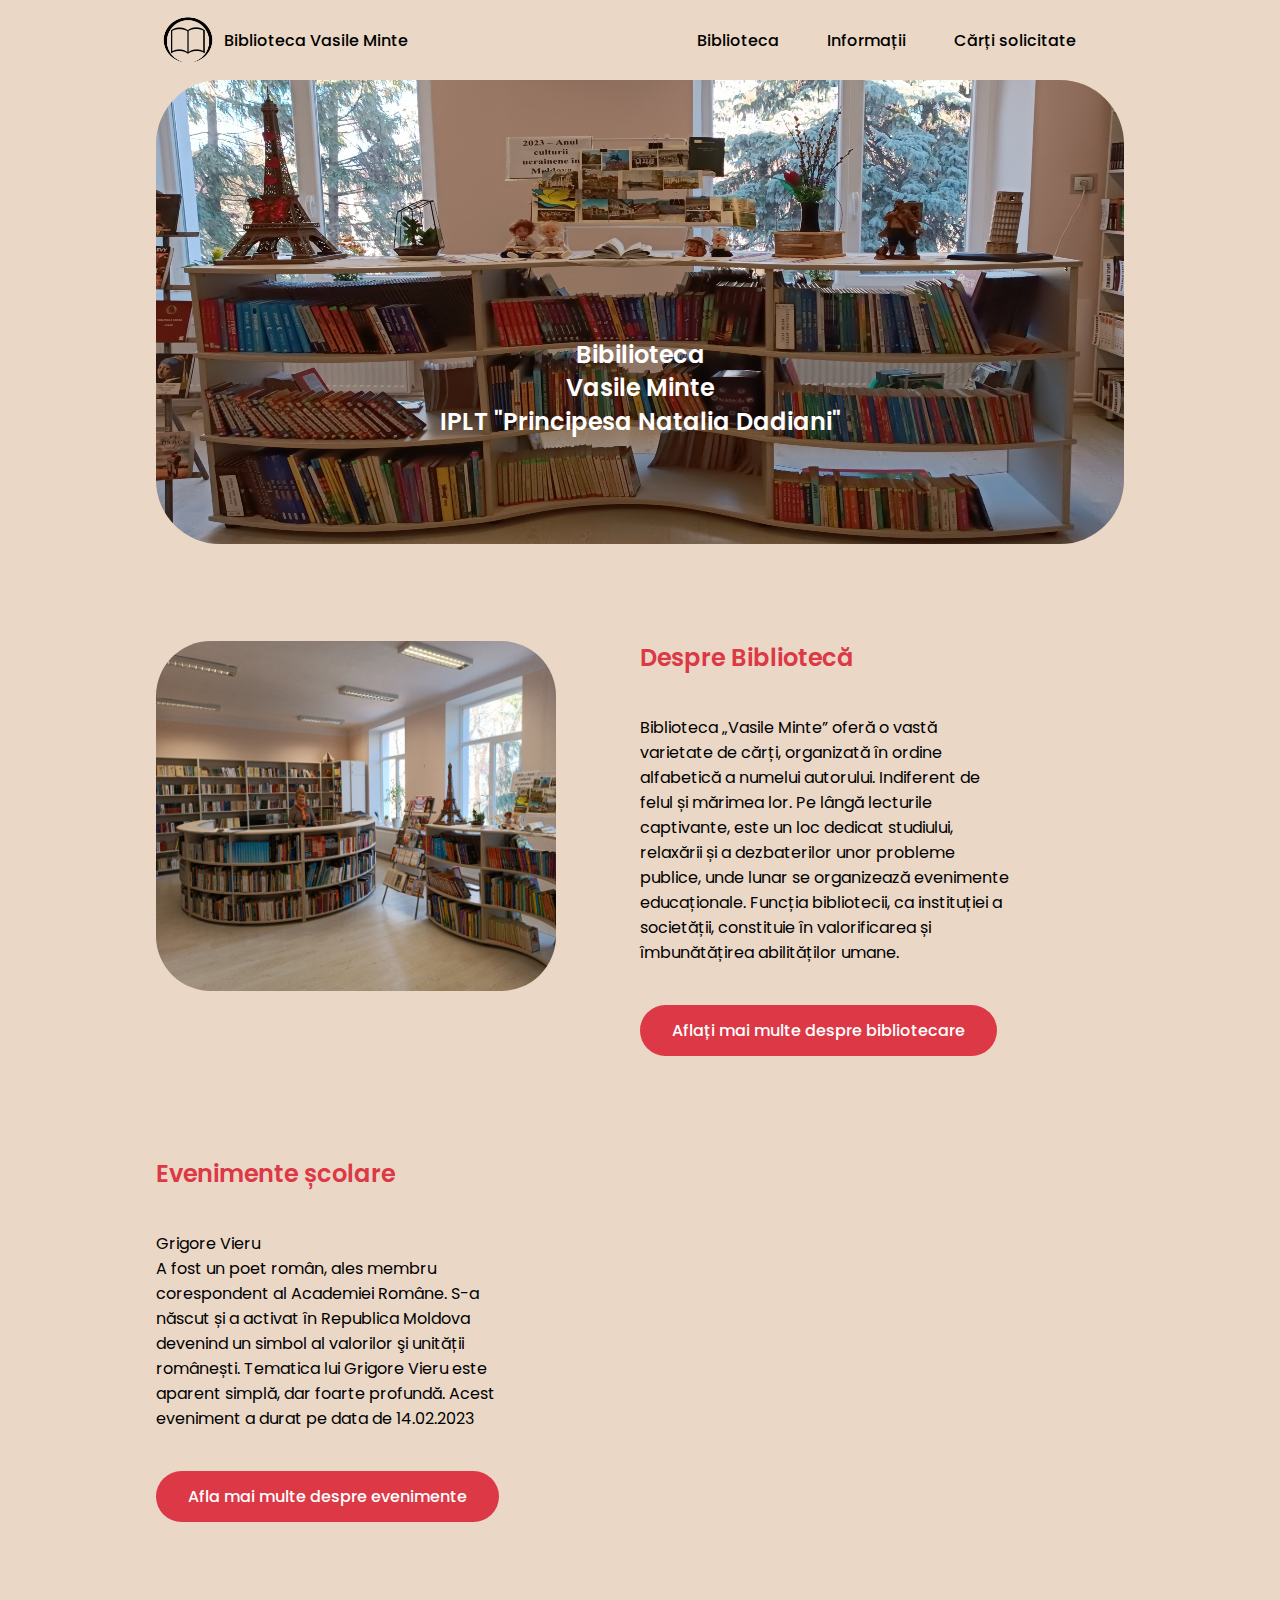
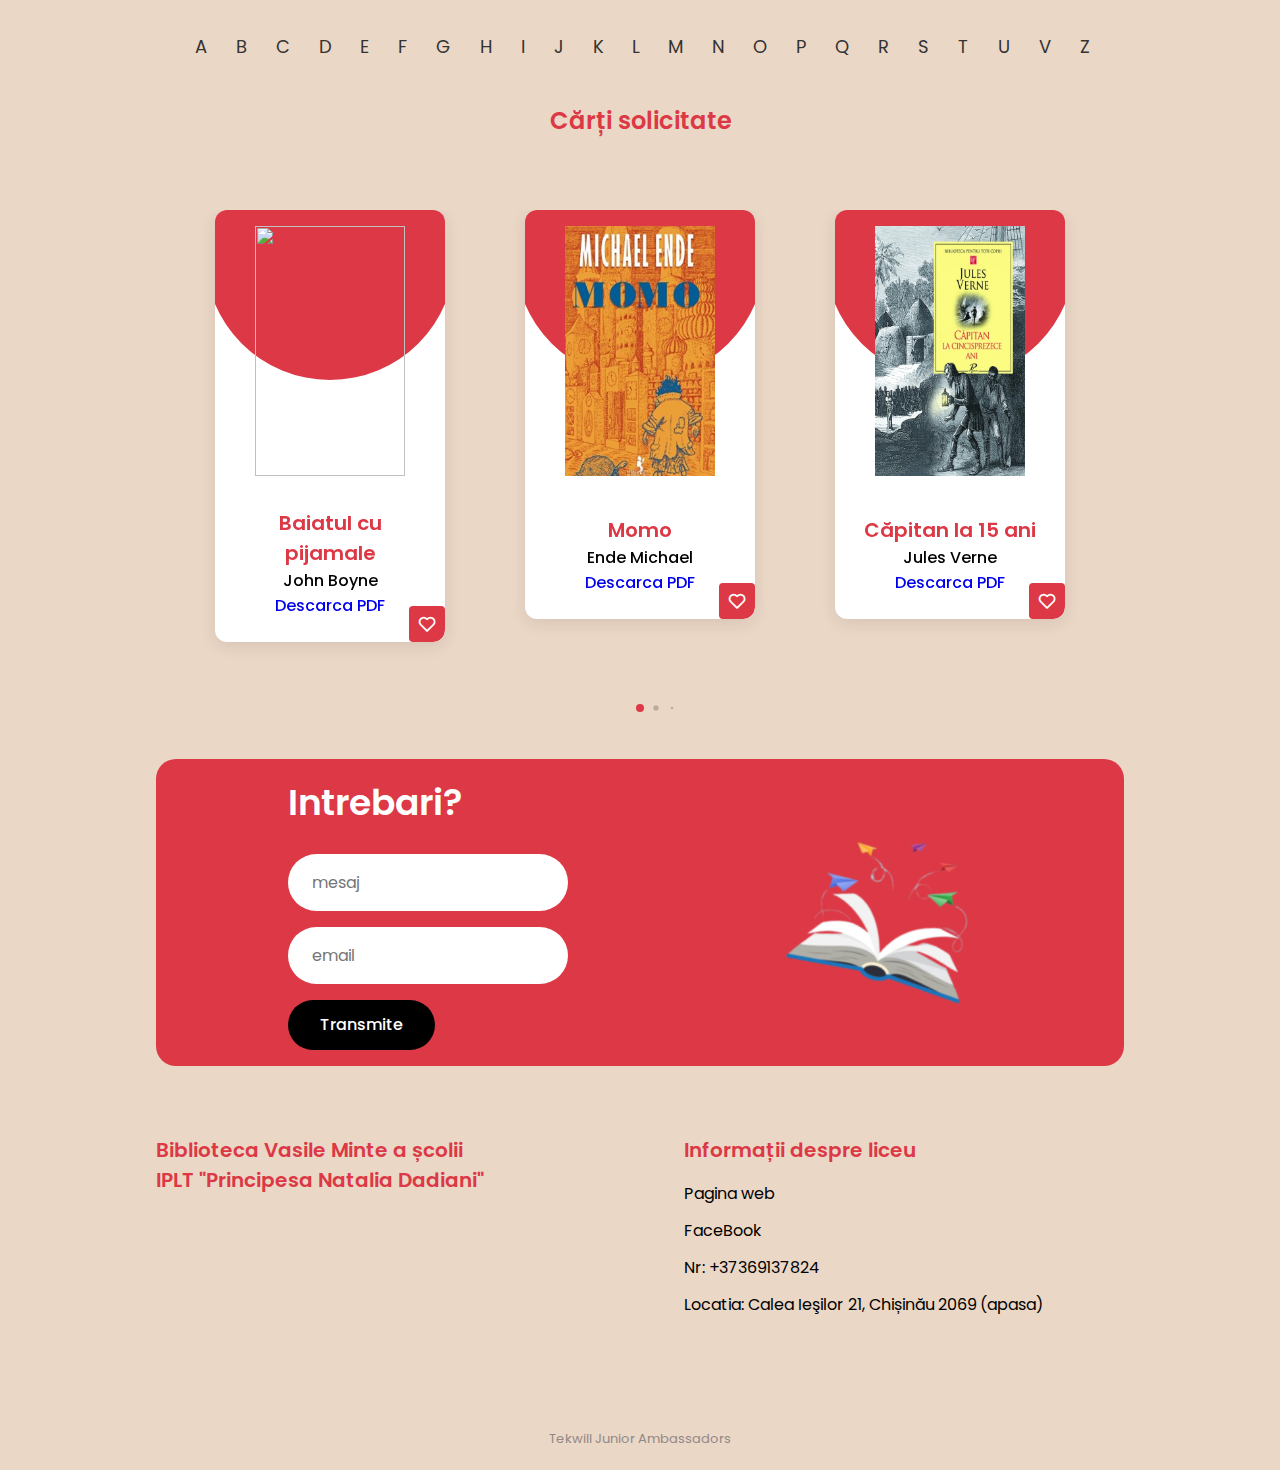
==== commit 17c2426c: "Add files via upload" ====
--- a/index.html
+++ b/index.html
@@ -759,6 +759,134 @@
                                   <i class='bx bx-heart new__icon'></i>
                               </button>
                           </article>
+                          <article class="new__card swiper-slide">
+                            <div class="new__overlay"></div>
+
+                            <img src="assets/img/momo.jpg" alt="" class="new__img">
+                            <h3 class="new__price">Momo</h3>
+                            <span class="new__title">
+                                Ende Michael</span>
+                                <a class="new__title" href="D:\Vasile Munte Bibiloteca\assets\pdf\moby_dick_-_herman_melville.pdf" download> <br>  Descarca PDF</a>
+                            
+                            <button class="button new__button">
+                                <i class='bx bx-heart new__icon'></i>
+                            </button>
+                        </article>
+
+                        <article class="new__card swiper-slide">
+                            <div class="new__overlay"></div>
+
+                            <img src="assets/img/capitan15.jpg" alt="" class="new__img">
+                            <h3 class="new__price">Căpitan la 15 ani</h3>
+                            <span class="new__title">Jules Verne</span>
+                            <a class="new__title" href="assets\pdf\Capitan.pdf" download> <br>  Descarca PDF</a>
+                            <button class="button new__button">
+                                <i class='bx bx-heart new__icon'></i>
+                            </button>
+                        </article>
+
+                        <article class="new__card swiper-slide">
+                            <div class="new__overlay"></div>
+
+                            <img src="assets/img/hot.jpg" alt="" class="new__img">
+                            <h3 class="new__price">Hoțul de cărți</h3>
+                            <span class="new__title">Markus Zusak</span>
+                            <a class="new__title" href="assets\pdf\Markus_Zusak-Hotul_de_carti.pdf" download> <br>  Descarca PDF</a>
+                            <button class="button new__button">
+                                <i class='bx bx-heart new__icon'></i>
+                            </button>
+                        </article>
+
+
+
+                        <article class="new__card swiper-slide">
+                            <div class="new__overlay"></div>
+
+                            <img src="assets/img/Dick.jpg" alt="" class="new__img">
+                            <h3 class="new__price">Moby Dick</h3>
+                            <span class="new__title">Herman Melville</span>
+                            <a class="new__title" href="assets\img\inve (3).jpg" download> <br>  Descarca PDF</a>
+                            <button class="button new__button">
+                                <i class='bx bx-heart new__icon'></i>
+                            </button>
+                        </article>
+
+                        <article class="new__card swiper-slide">
+                            <div class="new__overlay"></div>
+
+                            <img src="assets/img/Dorinta.jpg" alt="" class="new__img">
+                            <h3 class="new__price">A şaptea dorinţa</h3>
+                            <span class="new__title">Kate Messner</span>
+                            <a class="new__title" href="assets\pdf\A saptea dorinta - Kate Messner.pdf" download> <br>  Descarca PDF</a>
+                            <button class="button new__button">
+                                <i class='bx bx-heart new__icon'></i>
+                            </button>
+                        </article>
+
+                        <article class="new__card swiper-slide">
+                            <div class="new__overlay"></div>
+
+                            <img src="assets/img/Minunea.jpg" alt="" class="new__img">
+                            <h3 class="new__price">Minunea</h3>
+                            <span class="new__title">R.J.Palacio</span>
+                            <a class="new__title" href="assets\pdf\MINUNEA_R_J_Palacio.pdf" download> <br>  Descarca PDF</a>
+
+
+                            <button class="button new__button">
+                                <i class='bx bx-heart new__icon'></i>
+                            </button>
+                        </article>
+
+                        <article class="new__card swiper-slide">
+                            <div class="new__overlay"></div>
+
+                            <img src="https://librarius.md/img/400/600/aHR0cHM6Ly9jZG4ubGlicmFyaXVzLm1kL2ltZy9jYXRhbG9nL3VuLWJhaWF0LW51bWl0LWNyYWNpdW5fMTY2OTcyMTY2MS5qcGc_e_.jpg" alt="" class="new__img">
+                            <h3 class="new__price">Un baiat Crăciun</h3>
+                            <span class="new__title">Matt Haig</span>
+                                <a class="new__title" href="assets\pdf\Un baiat numit craciun.pdf" download> <br>  Descarca PDF</a>
+                            
+                            <button class="button new__button">
+                                <i class='bx bx-heart new__icon'></i>
+                            </button>
+                        </article>
+                         <article class="new__card swiper-slide">
+                            <div class="new__overlay"></div>
+
+                            <img src="https://librarius.md/img/400/600/aHR0cHM6Ly9jZG4ubGlicmFyaXVzLm1kL2ltZy9jYXRhbG9nL2NpdGl0b3J1bMKgZGluwqBwZXN0ZXJhXzE2MjQ4ODIyMDIuanBn.jpg " alt="" class="new__img">
+                              <h4 class="new__price">Cititorul</h4>
+                            <span class="new__title">Rui Zink</span>
+                                <a class="new__title" href="assets\pdf\Cititorul din pestera.pdf" download> <br>  Descarca PDF</a>
+                            
+                            <button class="button new__button">
+                                <i class='bx bx-heart new__icon'></i>
+                            </button>
+                        </article>
+
+                            <article class="new__card swiper-slide">
+                            <div class="new__overlay"></div>
+
+                            <img src="https://librarius.md/img/400/600/aHR0cHM6Ly9jZG4ubGlicmFyaXVzLm1kL2ltZy9jYXRhbG9nL3JhemJvaXVsLWNhcmUtbWktYS1zYWx2YXQtdmlhdGFfMTQ5MDI4MzkzMi5qcGVn.jpeg" alt="" class="new__img">
+                              <h3 class="new__price">Razboiul. viata</h3>
+                            <span class="new__title">Kimberly Brubaker</span>
+                                <a class="new__title" href="assets\pdf\Razboiul care mia salvat viata.pdf" download> <br>  Descarca PDF</a>
+                            
+                            <button class="button new__button">
+                                <i class='bx bx-heart new__icon'></i>
+                            </button>
+                        </article>
+
+                             <article class="new__card swiper-slide">
+                            <div class="new__overlay"></div>
+
+                            <img src="https://librarius.md/img/400/600/aHR0cHM6Ly9jZG4ubGlicmFyaXVzLm1kL2ltZy9jYXRhbG9nL2JhaWF0dWwtY3UtcGlqYW1hbGUtaW4tZHVuZ2lfMTQ4NTM1MDM4Ny5qcGVn.jpeg" alt="" class="new__img">
+                             <h3 class="new__price">Baiatul cu pijamale</h3>
+                            <span class="new__title">John Boyne</span>
+                                <a class="new__title" href="assets\pdf\Baiatul cu pijamale in dungi.pdf" download> <br>  Descarca PDF</a>
+                            
+                            <button class="button new__button">
+                                <i class='bx bx-heart new__icon'></i>
+                            </button>
+                        </article>
 
 
                       </div>
